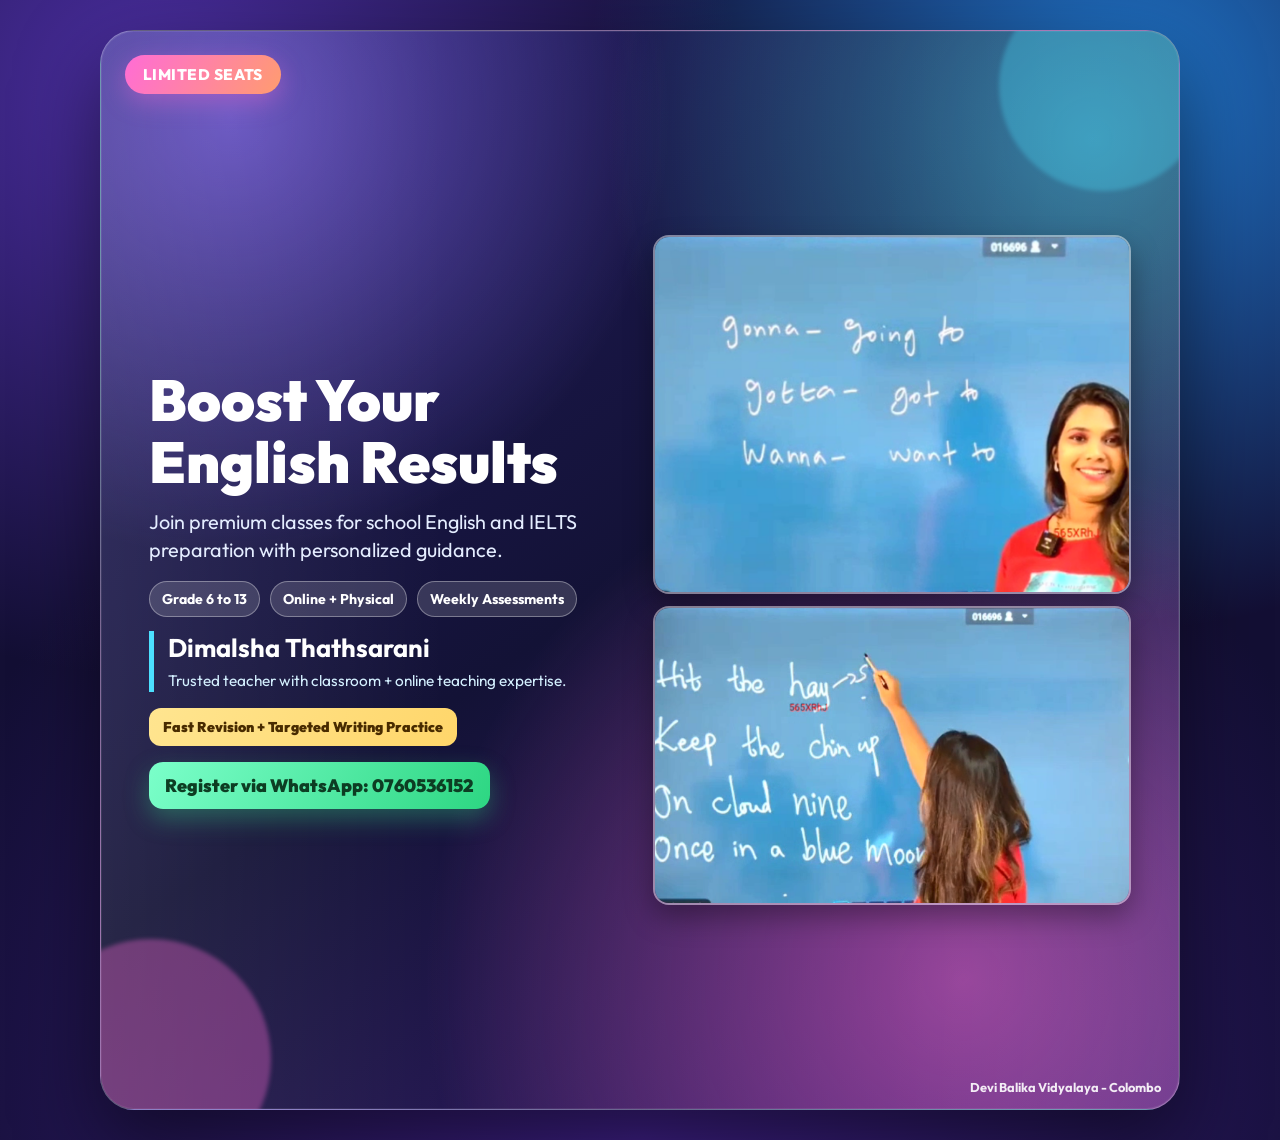
==== poster-square.html @ 3bd32cfa "Update website and posters with local image assets and colorful dual-poster layouts. This keeps medi" ====
<!doctype html>
<html lang="en">
<head>
  <meta charset="UTF-8">
  <meta name="viewport" content="width=device-width, initial-scale=1.0">
  <title>English Class Poster - Square</title>
  <link rel="preconnect" href="https://fonts.googleapis.com">
  <link rel="preconnect" href="https://fonts.gstatic.com" crossorigin>
  <link href="https://fonts.googleapis.com/css2?family=Outfit:wght@400;600;700;800;900&display=swap" rel="stylesheet">
  <style>
    :root {
      --bg: #130f34;
      --cyan: #4ce0ff;
      --violet: #8f73ff;
      --pink: #ff6cd6;
      --green: #66f7bf;
      --yellow: #ffd66a;
      --white: #ffffff;
    }

    * {
      box-sizing: border-box;
    }

    body {
      margin: 0;
      min-height: 100vh;
      display: grid;
      place-items: center;
      padding: clamp(14px, 3vw, 30px);
      font-family: "Outfit", sans-serif;
      color: var(--white);
      background:
        radial-gradient(circle at 12% 8%, #4b2ea1 0%, transparent 38%),
        radial-gradient(circle at 88% 8%, #1f74c8 0%, transparent 35%),
        radial-gradient(circle at 50% 100%, #3d1f84 0%, var(--bg) 60%);
    }

    .poster {
      width: min(1080px, 95vw);
      aspect-ratio: 1 / 1;
      position: relative;
      overflow: hidden;
      border-radius: 34px;
      border: 1px solid rgba(255, 255, 255, 0.32);
      background:
        radial-gradient(circle at 12% 8%, rgba(143, 115, 255, 0.62), transparent 32%),
        radial-gradient(circle at 92% 10%, rgba(76, 224, 255, 0.52), transparent 35%),
        radial-gradient(circle at 80% 88%, rgba(255, 108, 214, 0.5), transparent 42%),
        linear-gradient(145deg, #231d62 0%, #131236 50%, #381f70 100%);
      box-shadow: 0 32px 80px rgba(0, 0, 0, 0.5), 0 0 0 1px rgba(255, 255, 255, 0.08) inset;
    }

    .poster::before {
      content: "";
      position: absolute;
      inset: 0;
      background: linear-gradient(90deg, rgba(255, 255, 255, 0.09), transparent 32%, transparent 72%, rgba(255, 255, 255, 0.06));
      pointer-events: none;
    }

    .glow {
      position: absolute;
      border-radius: 50%;
      z-index: 1;
      pointer-events: none;
      filter: blur(2px);
    }

    .glow-a {
      width: 240px;
      height: 240px;
      left: -70px;
      bottom: -70px;
      background: rgba(255, 108, 214, 0.34);
    }

    .glow-b {
      width: 210px;
      height: 210px;
      right: -30px;
      top: -50px;
      background: rgba(76, 224, 255, 0.3);
    }

    .badge {
      position: absolute;
      left: 24px;
      top: 24px;
      z-index: 3;
      padding: 10px 18px;
      border-radius: 999px;
      background: linear-gradient(120deg, var(--pink), #ff9c6f);
      font-size: clamp(13px, 1.2vw, 18px);
      font-weight: 800;
      letter-spacing: 0.45px;
      box-shadow: 0 8px 24px rgba(255, 108, 214, 0.35);
    }

    .poster-inner {
      position: relative;
      z-index: 2;
      height: 100%;
      display: grid;
      grid-template-columns: 1fr 1fr;
      gap: clamp(14px, 2vw, 30px);
      padding: clamp(20px, 4vw, 48px);
    }

    .content {
      display: flex;
      flex-direction: column;
      justify-content: center;
      gap: 14px;
      margin-top: clamp(18px, 3vw, 48px);
    }

    h1 {
      margin: 0;
      line-height: 1.08;
      font-size: clamp(34px, 4.5vw, 66px);
      font-weight: 900;
      text-wrap: balance;
    }

    .sub {
      margin: 0;
      color: #e4edff;
      line-height: 1.45;
      font-size: clamp(15px, 1.55vw, 23px);
      max-width: 95%;
    }

    .chips {
      display: flex;
      flex-wrap: wrap;
      gap: 10px;
      margin-top: 2px;
    }

    .chip {
      background: rgba(255, 255, 255, 0.15);
      border: 1px solid rgba(255, 255, 255, 0.34);
      border-radius: 999px;
      padding: 8px 12px;
      font-size: clamp(12px, 1.1vw, 17px);
      font-weight: 700;
    }

    .name-box {
      border-left: 5px solid var(--cyan);
      padding-left: 14px;
    }

    .name-box strong {
      display: block;
      font-size: clamp(21px, 2vw, 32px);
      margin-bottom: 5px;
    }

    .name-box span {
      font-size: clamp(14px, 1.2vw, 19px);
      color: #d4f0ff;
      line-height: 1.5;
    }

    .cta {
      width: fit-content;
      margin-top: 2px;
      padding: 12px 16px;
      border-radius: 14px;
      background: linear-gradient(120deg, #7bffca, #2dd682);
      color: #0d3d23;
      font-size: clamp(15px, 1.4vw, 23px);
      font-weight: 900;
      box-shadow: 0 10px 24px rgba(55, 217, 134, 0.35);
    }

    .highlight {
      width: fit-content;
      margin-top: 2px;
      padding: 10px 14px;
      border-radius: 12px;
      background: linear-gradient(120deg, #ffe590, var(--yellow));
      color: #482b00;
      font-size: clamp(13px, 1.1vw, 18px);
      font-weight: 900;
    }

    .visual {
      align-self: center;
      display: grid;
      gap: 12px;
    }

    .photo-main,
    .photo-sub {
      width: 100%;
      border-radius: 16px;
      border: 2px solid rgba(255, 255, 255, 0.45);
      object-fit: cover;
      box-shadow: 0 12px 28px rgba(0, 0, 0, 0.35);
    }

    .photo-main {
      aspect-ratio: 4 / 3;
    }

    .photo-sub {
      aspect-ratio: 4 / 2.5;
    }

    .watermark {
      position: absolute;
      right: 18px;
      bottom: 14px;
      z-index: 3;
      color: rgba(255, 255, 255, 0.9);
      font-size: clamp(12px, 1vw, 16px);
      font-weight: 700;
    }

    @media (max-width: 920px) {
      .poster {
        aspect-ratio: auto;
      }

      .poster-inner {
        grid-template-columns: 1fr;
      }

      .visual {
        grid-template-columns: 1fr 1fr;
      }

      .photo-main,
      .photo-sub {
        aspect-ratio: 4 / 3;
      }

      .watermark {
        position: static;
        margin: 0 18px 16px;
      }
    }
  </style>
</head>
<body>
  <section class="poster">
    <div class="badge">LIMITED SEATS</div>
    <div class="glow glow-a"></div>
    <div class="glow glow-b"></div>
    <div class="poster-inner">
      <div class="content">
        <h1>Boost Your English Results</h1>
        <p class="sub">Join premium classes for school English and IELTS preparation with personalized guidance.</p>
        <div class="chips">
          <span class="chip">Grade 6 to 13</span>
          <span class="chip">Online + Physical</span>
          <span class="chip">Weekly Assessments</span>
        </div>
        <div class="name-box">
          <strong>Dimalsha Thathsarani</strong>
          <span>Trusted teacher with classroom + online teaching expertise.</span>
        </div>
        <div class="highlight">Fast Revision + Targeted Writing Practice</div>
        <div class="cta">Register via WhatsApp: 0760536152</div>
      </div>
      <div class="visual">
        <img class="photo-main" src="Screenshot 2026-04-25 030056.png" alt="Teacher portrait from class">
        <img class="photo-sub" src="Screenshot 2026-04-25 025926.png" alt="English phrases lesson screen">
      </div>
    </div>
    <div class="watermark">Devi Balika Vidyalaya - Colombo</div>
  </section>
</body>
</html>
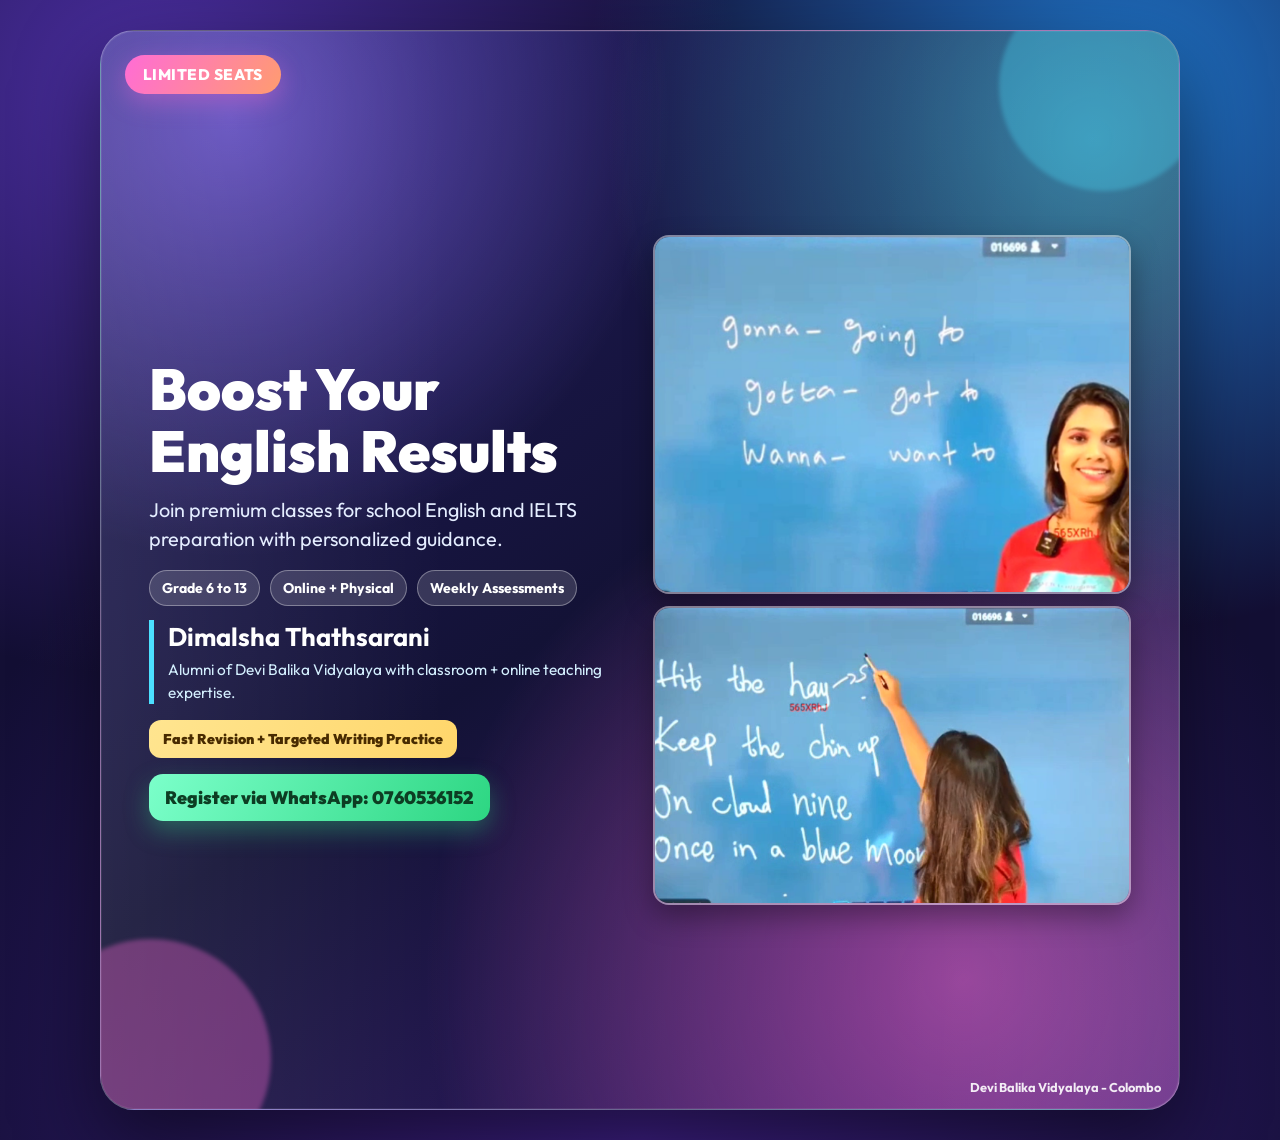
==== commit 36b48c28: "Correct Devi Balika affiliation wording across website and posters. This updates profile copy to ref" ====
--- a/poster-square.html
+++ b/poster-square.html
@@ -261,7 +261,7 @@
         </div>
         <div class="name-box">
           <strong>Dimalsha Thathsarani</strong>
-          <span>Trusted teacher with classroom + online teaching expertise.</span>
+          <span>Alumni of Devi Balika Vidyalaya with classroom + online teaching expertise.</span>
         </div>
         <div class="highlight">Fast Revision + Targeted Writing Practice</div>
         <div class="cta">Register via WhatsApp: 0760536152</div>
